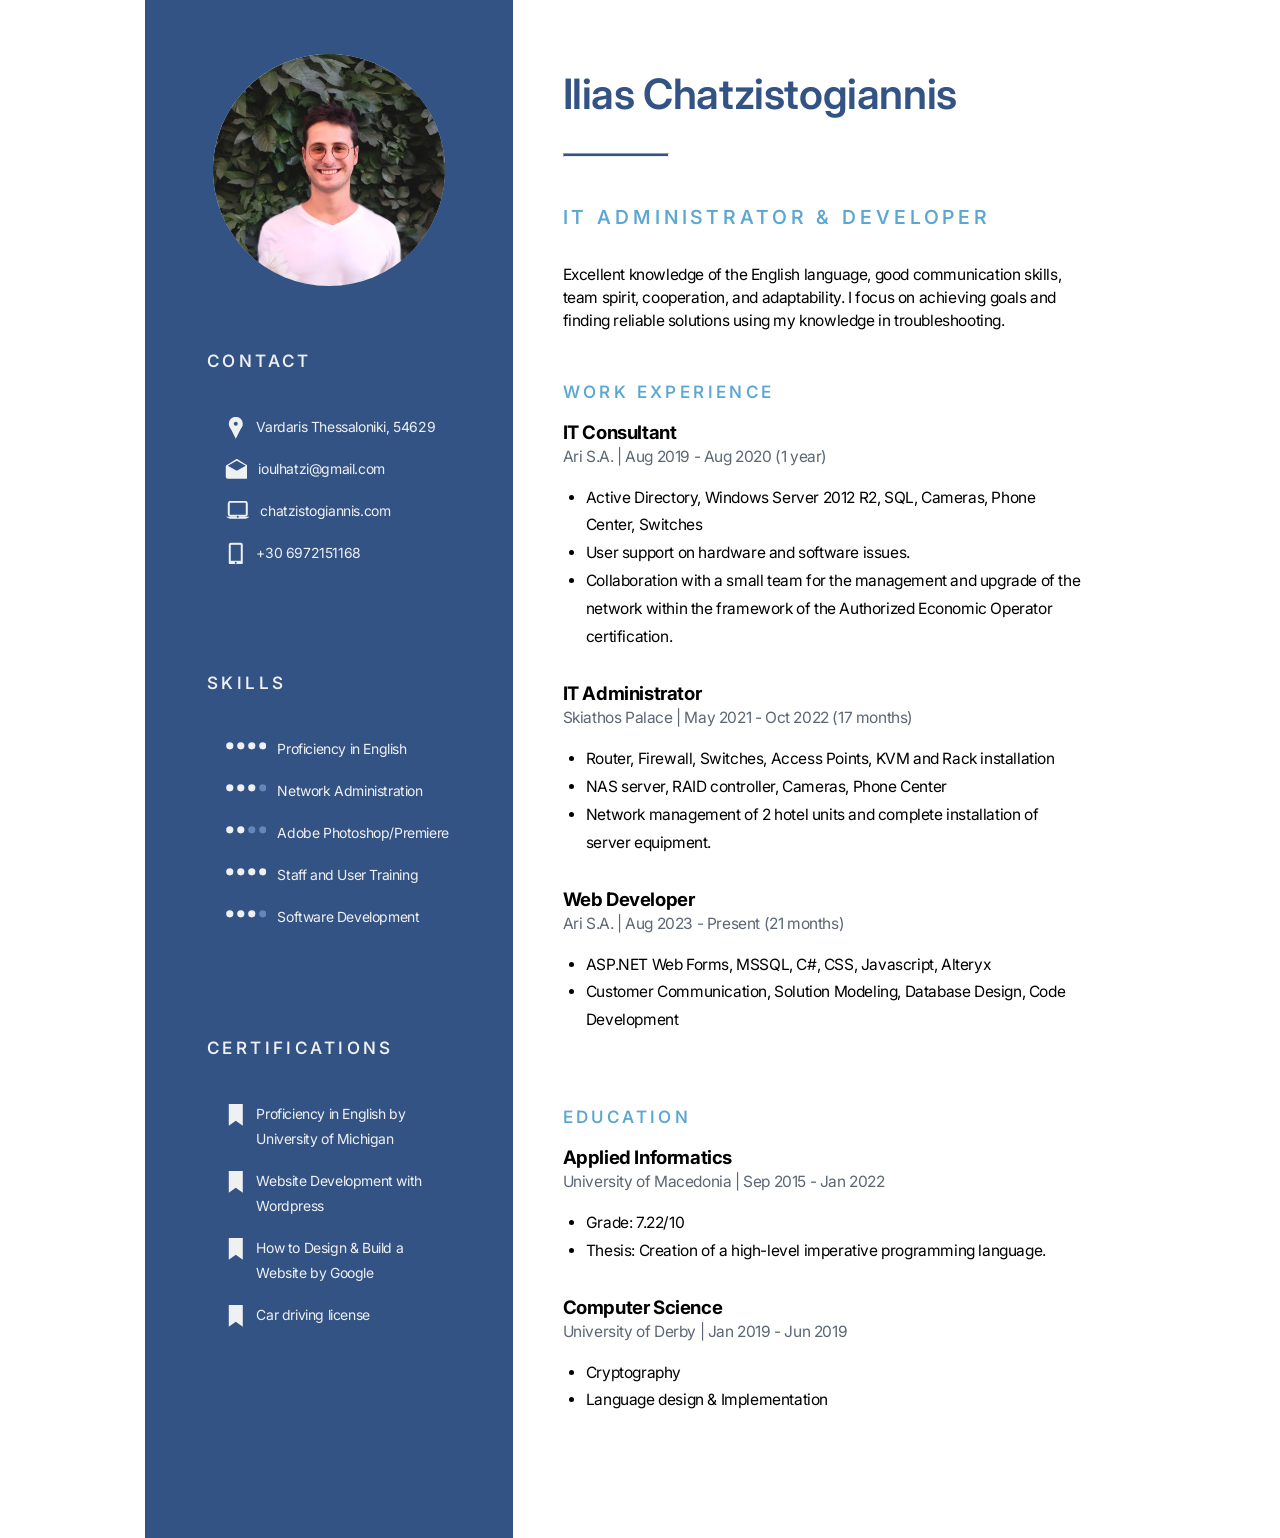
==== index_en.html @ 1aef73e0 "Updated CV content and view Added new image, Added English language, Added recent work experience, C" ====
<!DOCTYPE HTML>
<html>
	<head>
		<title>Ilias Chatzistogiannis</title>
		<meta name="description" content="I am Ilias Chatzistogiannis and this page is my bio (CV). I am Ilias Chatzistogiannis and this page is my bio (CV).">
		<meta name="robots" content="index, nofollow">
		<meta charset="UTF-8">
		<meta name="author" content="Ilias Chatzistogiannis">
		<meta name="viewport" content="width=device-width, initial-scale=1, user-scalable=no">
		<link rel="stylesheet" href="styles.css">
		<link rel="preconnect" href="https://fonts.googleapis.com">
    <link rel="preconnect" href="https://fonts.gstatic.com" crossorigin>
    <link href="https://fonts.googleapis.com/css2?family=Inter:wght@100..900&display=swap" rel="stylesheet">
	</head>
	<body>
		<div class="container">
			<div class="colgroup">
				<div class="col1 col-bg row1">
					<img src="eikona.webp" alt="Portrait">
				</div>
				<div class="col2 row1">
					<h1>Ilias Chatzistogiannis</h1>
					<hr>
					<h2 class="accent">IT ADMINISTRATOR &amp; DEVELOPER</h2>
					<p>Excellent knowledge of the English language, good communication skills, team spirit, cooperation, and adaptability. I focus on achieving goals and finding reliable solutions using my knowledge in troubleshooting.</p>
				</div>	
			</div>
			<div class="colgroup">
				<div class="col1 col-bg contact">
				<h3>CONTACT</h3>
				<ul id="ul1">
					<li>
					<svg width="20" height="22"><circle cx="10" cy="7" r="7" fill="#EFF0F2"/>
					<circle cx="10" cy="7" r="2" fill="#335384"/>
					<polygon points="3,8 10,12 17,8 10,22" fill="#EFF0F2"/></svg>
					Vardaris Thessaloniki, 54629</li>
					<li><svg width="22" height="20"><rect x="0" y="6" rx="2" ry="2" width="22" height="14" fill="#EFF0F2"/>
					<polygon points="0,7 11,0 22,7" fill="#EFF0F2"/>
					<polygon points="2,7 11,2 20,7 11,12" fill="#335384"/></svg>ioulhatzi@gmail.com</li>
					<li><svg width="24" height="19"><rect x="2" y="0" rx="3" ry="3" width="20" height="16" fill="#EFF0F2"/>
					<rect x="4" y="2" width="16" height="12" fill="#335384"/>
					<polygon points="0,16 24,16 20,18 4,18" fill="#EFF0F2"/>
					<circle cx="12" cy="16" r="1" fill="#335384"/>
					</svg>chatzistogiannis.com</li>
					<li><svg width="20" height="22"><rect x="3" y="0" rx="2" ry="2" width="14" height="22" fill="#EFF0F2"/>
					<rect x="5" y="2" width="10" height="16" fill="#335384"/>
					<circle cx="10" cy="20" r="1" fill="#335384"/>
					</svg>+30 6972151168</li>
				</ul>
				</div>			
				<div class="col2 exp">
						<h3 class="accent">WORK EXPERIENCE</h3>
						<p><strong>IT Consultant</strong></br><span>Ari S.A. | Aug 2019 - Aug 2020 (1 year)</span></p>
						<ul>
							<li>Active Directory, Windows Server 2012 R2, SQL, Cameras, Phone Center, Switches</li>
							<li>User support on hardware and software issues.</li>
							<li>Collaboration with a small team for the management and upgrade of the network within the framework of the Authorized Economic Operator certification.</li>
						</ul>
						<p><strong>IT Administrator</strong></br><span>Skiathos Palace | May 2021 - Oct 2022 (17 months)</span></p>
						<ul>
							<li>Router, Firewall, Switches, Access Points, KVM and Rack installation</li>
							<li>NAS server, RAID controller, Cameras, Phone Center</li>
							<li>Network management of 2 hotel units and complete installation of server equipment.</li>
						</ul>
						<p><strong>Web Developer</strong></br><span>Ari S.A. | Aug 2023 - Present (21 months)</span></p>
						<ul>
							<li>ASP.NET Web Forms, MSSQL, C#, CSS, Javascript, Alteryx</li>
							<li>Customer Communication, Solution Modeling, Database Design, Code Development</li>
						</ul>
				</div>
			</div>
			<div class="colgroup">
				<div class="col1 col-bg skills">
					<h3>SKILLS</h3>
					<ul id="ul2">
						<li><svg width="41" height="15"><circle cx="4" cy="7" r="3.6" fill="#EFF0F2"/>
						<circle cx="15" cy="7" r="3.6" fill="#EFF0F2"/>
						<circle cx="26" cy="7" r="3.6" fill="#EFF0F2"/>
						<circle cx="37" cy="7" r="3.6" fill="#EFF0F2"/>
						</svg>Proficiency in English</li>
						<li><svg width="41" height="15"><circle cx="4" cy="7" r="3.6" fill="#EFF0F2"/>
						<circle cx="15" cy="7" r="3.6" fill="#EFF0F2"/>
						<circle cx="26" cy="7" r="3.6" fill="#EFF0F2"/>
						<circle cx="37" cy="7" r="3.6" fill="#6586BD"/>
						</svg>Network Administration</li>
						<li><svg width="41" height="15"><circle cx="4" cy="7" r="3.6" fill="#EFF0F2"/>
						<circle cx="15" cy="7" r="3.6" fill="#EFF0F2"/>
						<circle cx="26" cy="7" r="3.6" fill="#6586BD"/>
						<circle cx="37" cy="7" r="3.6" fill="#6586BD"/>
						</svg><span style="white-space: nowrap;">Adobe Photoshop/Premiere</span></li>
						<li><svg width="41" height="15"><circle cx="4" cy="7" r="3.6" fill="#EFF0F2"/>
						<circle cx="15" cy="7" r="3.6" fill="#EFF0F2"/>
						<circle cx="26" cy="7" r="3.6" fill="#EFF0F2"/>
						<circle cx="37" cy="7" r="3.6" fill="#EFF0F2"/>
						</svg>Staff and User Training</li>
						<li><svg width="41" height="15"><circle cx="4" cy="7" r="3.6" fill="#EFF0F2"/>
						<circle cx="15" cy="7" r="3.6" fill="#EFF0F2"/>
						<circle cx="26" cy="7" r="3.6" fill="#EFF0F2"/>
						<circle cx="37" cy="7" r="3.6" fill="#6586BD"/>
						</svg>Software Development</li>
					</ul>
				</div>
				
				<div class="col2 training">
					<h3 class="accent">EDUCATION</h3>
					<p><strong>Applied Informatics</strong></br><span>University of Macedonia | Sep 2015 - Jan 2022</span></p>
					<ul>
						<li>Grade: 7.22/10</li>
						<li>Thesis: Creation of a high-level imperative programming language.</li>
					</ul>
					<p><strong>Computer Science</strong></br><span>University of Derby | Jan 2019 - Jun 2019</span></p>
					<ul>
						<li>Cryptography</li>
						<li>Language design &#38; Implementation</li>
					</ul>
				</div>
			
			</div>
			<div class="colgroup">

					<div class="col1 col-bg certs">
					<h3>CERTIFICATIONS</h3>
					<ul id="ul3">
						<li><svg width="20" height="22">
						<polygon points="3,0 17,0 17,22 10,17 3,22" fill="#EFF0F2"/>
						</svg>Proficiency in English by University of Michigan</li>
						<li><svg width="20" height="22">
						<polygon points="3,0 17,0 17,22 10,17 3,22" fill="#EFF0F2"/>
						</svg>Website Development with Wordpress</li>
						<li><svg width="20" height="22">
						<polygon points="3,0 17,0 17,22 10,17 3,22" fill="#EFF0F2"/>
						</svg>How to Design &#38; Build a Website by Google</li>
						<li><svg width="20" height="22">
						<polygon points="3,0 17,0 17,22 10,17 3,22" fill="#EFF0F2"/>
						</svg>Car driving license</li>
					</ul>
					</div>
					<div class="col2 empty">
					</div>
			</div>			

		</div>
		<script type="text/javascript">
			var ul1 = document.querySelector("#ul1");
			var ul2 = document.querySelector("#ul2");
			var ul3 = document.querySelector("#ul3");
			var windowheight = window.innerHeight;
			window.addEventListener('scroll', reveal);
			function reveal(){
				var revealtop1 = ul1.getBoundingClientRect().top;
				var revealtop2 = ul2.getBoundingClientRect().top;
				var revealtop3 = ul3.getBoundingClientRect().top;
				var revealpoint = 90;
				if (revealtop1 < windowheight - revealpoint){
					ul1.classList.add('ul1');
				}
				if (revealtop2 < windowheight - revealpoint){
					ul2.classList.add('ul2');
				}
				if (revealtop3 < windowheight + 50){
					ul3.classList.add('ul3');
				}
			}
		</script>
	</body>
</html>
---- styles.css ----
html{
	font-size: 15.5px;
}


body {
	margin: 0;
	font-family: 'Inter', sans-serif;
	padding: 0;
	line-height: 1.5rem;
	overflow-x: hidden;
	letter-spacing: -0.4px;
}

h1 {
	font-size: clamp(0.8rem , 0.2rem + 3.4vw, 2.7rem);
	color: #335384;
	font-weight: 600;
	line-height: 1.5em;
	white-space: pre;
	margin-block-start: 16px;
}

hr{
	background-color: #335384;
	width: 20%;
	height: 2px;
	margin-left: 0;
	margin-bottom: 2em;
	animation: slide 1.7s 1 forwards;
}

@keyframes slide {
  from {
    transform: translateX(420%);
	opacity: 0.05;
  }
  to {
    transform: translateX(0%);
	opacity: 1;
  }
}

strong{
	font-size: 1.2rem;
}

h2, h3 {
	letter-spacing: 0.2em;
	white-space: pre;
	font-weight: 550;
}

h2 {
	font-size: clamp(0.6rem , 0.1rem + 3vw, 1.25rem);
	line-height: 3em;
}

h3 {
	font-size: 1.1rem;
}

.accent {
	color: #5BA7D1;
}

p span {
	color: #5c6773;
}

.col-bg {
	background-color: #335384;
	color: #EFF0F2;
} 

.col1 {
	width: 28%;
	padding: 2rem 4rem 0px 4rem;
}

.col2 {
	width: 60%;
	padding: 2em 3.2em;
}

/* Layout */

.container{
	margin: 0 auto;
	width: 100%;
	max-width: 990px;
}

.colgroup{
	display: flex;
	justify-content: space-between;
}

img{
	width: 95%;
	height: auto;
	border-radius: 50%;
	display: block;
    margin: 0.5em auto;
}

ul{
	padding: 0.5rem 0rem 0.5rem 1rem;
	line-height: 1.8em;
}

.col2 ul{
	padding: 0 0 1em 1.5em;
}

.col1 ul{
	font-size: 0.9rem;
	list-style-type: none;
}

.col1 ul li{
	margin: 1.2em 0;
}

.col2 ul > li::marker {
  font-weight: 900;
}

svg {
	padding: 0.2em 0.8em 0.3em 0.2em;
	display: inline-block;
	vertical-align: middle;
	float: left; 
}

.row1{
	padding-top: 3rem;
}

.contact {
	margin-bottom: -15em;
	margin-top: -5rem;
}

.exp {
	margin-top: -3rem;
}

.skills{
	margin-top: -30.5rem;
}

.certs {
	margin-top: -31.5rem;
}

.training {
	margin-top: -2.5rem;
}



@media (max-width: 946px){	
	html, body {
		width: 100%;
		height: 100%;
		margin: 0px;
		padding: 0px;
	}
	
	.colgroup{
		flex-direction: column;
		width: 100%;
	}
	
	.contact, .exp, .skills, .training, .certs, .row1{
		margin: 0;
		width: 100%;
		padding: 2em 0;
		max-width: 946px;
	}	
	
	img{
		width: 30%;
		padding: 0;
	}
	
	hr{
		opacity: 0.05;
		margin-left: 40%;
		animation: rota 1.6s 1 forwards;
	}
	
	body {
		text-align: center;
	}
	
	.container{
		max-width: 946px;
	}
	
	svg , ul > li::marker {
		float: none; 	
	}
	
	
	svg {
		padding: 0.1em 0.5em 0.15em 0em;
	}
	
	.empty{
		display: none;
	}
	
	h1 {
		font-size: clamp(1.55rem , 0.5rem + 4.4vw, 2.55rem);
		line-height: 1em;
	}
	
	h2 {
		font-size: 1.1rem;
		white-space: normal;
		line-height: 1.5em;
	}
	
	@keyframes rota {
	  from {
		transform: rotate(0deg);
		opacity: 0.05;
	  }
	  to {
		transform: rotate(360deg);
		opacity: 1;
	  }
	}
	
	p {
		width:88%;
		margin: auto;
	}
	ul {
		width:75%;
		margin: auto;
	}
	
	#ul1 {
		line-height: 1.5em;
		padding: 0.2em 1em;
		opacity: 0;
		transform: translateX(120%);
	}
	
	.ul1 {
		animation: slide 1.2s ease forwards;
	}
	@keyframes slide {
		from {
			transform: translateX(120%);
			opacity: 0.3;
		}
		to {
			transform: translateX(0%);
			opacity: 1;
		}
	}
	
	#ul2 {
		opacity: 0;
		transform: translateX(-120%);
	}
	
	.ul2 {
		animation: slide2 1.2s ease forwards;
	}
	@keyframes slide2 {
		from {
			transform: translateX(-120%);
			opacity: 0.3;
		}
		to {
			transform: translateX(0%);
			opacity: 1;
		}
	}
	
	#ul3 {
		opacity: 0;
		transform: translateY(120%);
	}
	
	.ul3 {
		animation: slide3 1.2s ease forwards;
	}
	@keyframes slide3 {
		from {
			transform: translateY(120%);
			opacity: 0.3;
		}
		to {
			transform: translateY(0%);
			opacity: 1;
		}
	}

	
}

@media print {
	html{
		width: 100%!important;
	}
	
	#ul1 {
    transform: translateX(0%);
    opacity: 1;
  }
  #ul2 {
    transform: translateX(0%);
    opacity: 1;
  }
  #ul3 {
    transform: translateY(0%);
    opacity: 1;
  }
  hr {
    transform: translateX(0%);
    opacity: 1;
  }
	
  hr {
    transform: none;
    opacity: 1;
    animation: none;
  }
  
  .skills{
		margin-top: -30.5rem;
	}
	
	.certs {
	margin-top: -26rem;
}
  
  .ul1, .ul2, .ul3 {
    transform: none;
    opacity: 1;
    animation: none;
  }
	
  .colgroup {
    display: flex;
    flex-direction: row;
    justify-content: space-between;
  }
  .col1 {
    width: 28%;
    padding: 0.5rem 1rem 0px 1rem;
  }
  .col2 {
    width: 60%;
    padding: 0.5em 0.8em;
  }
  img {
    width: 95%;
  }
  body {
    text-align: left;
  }
  svg {
    float: left;
  }
}
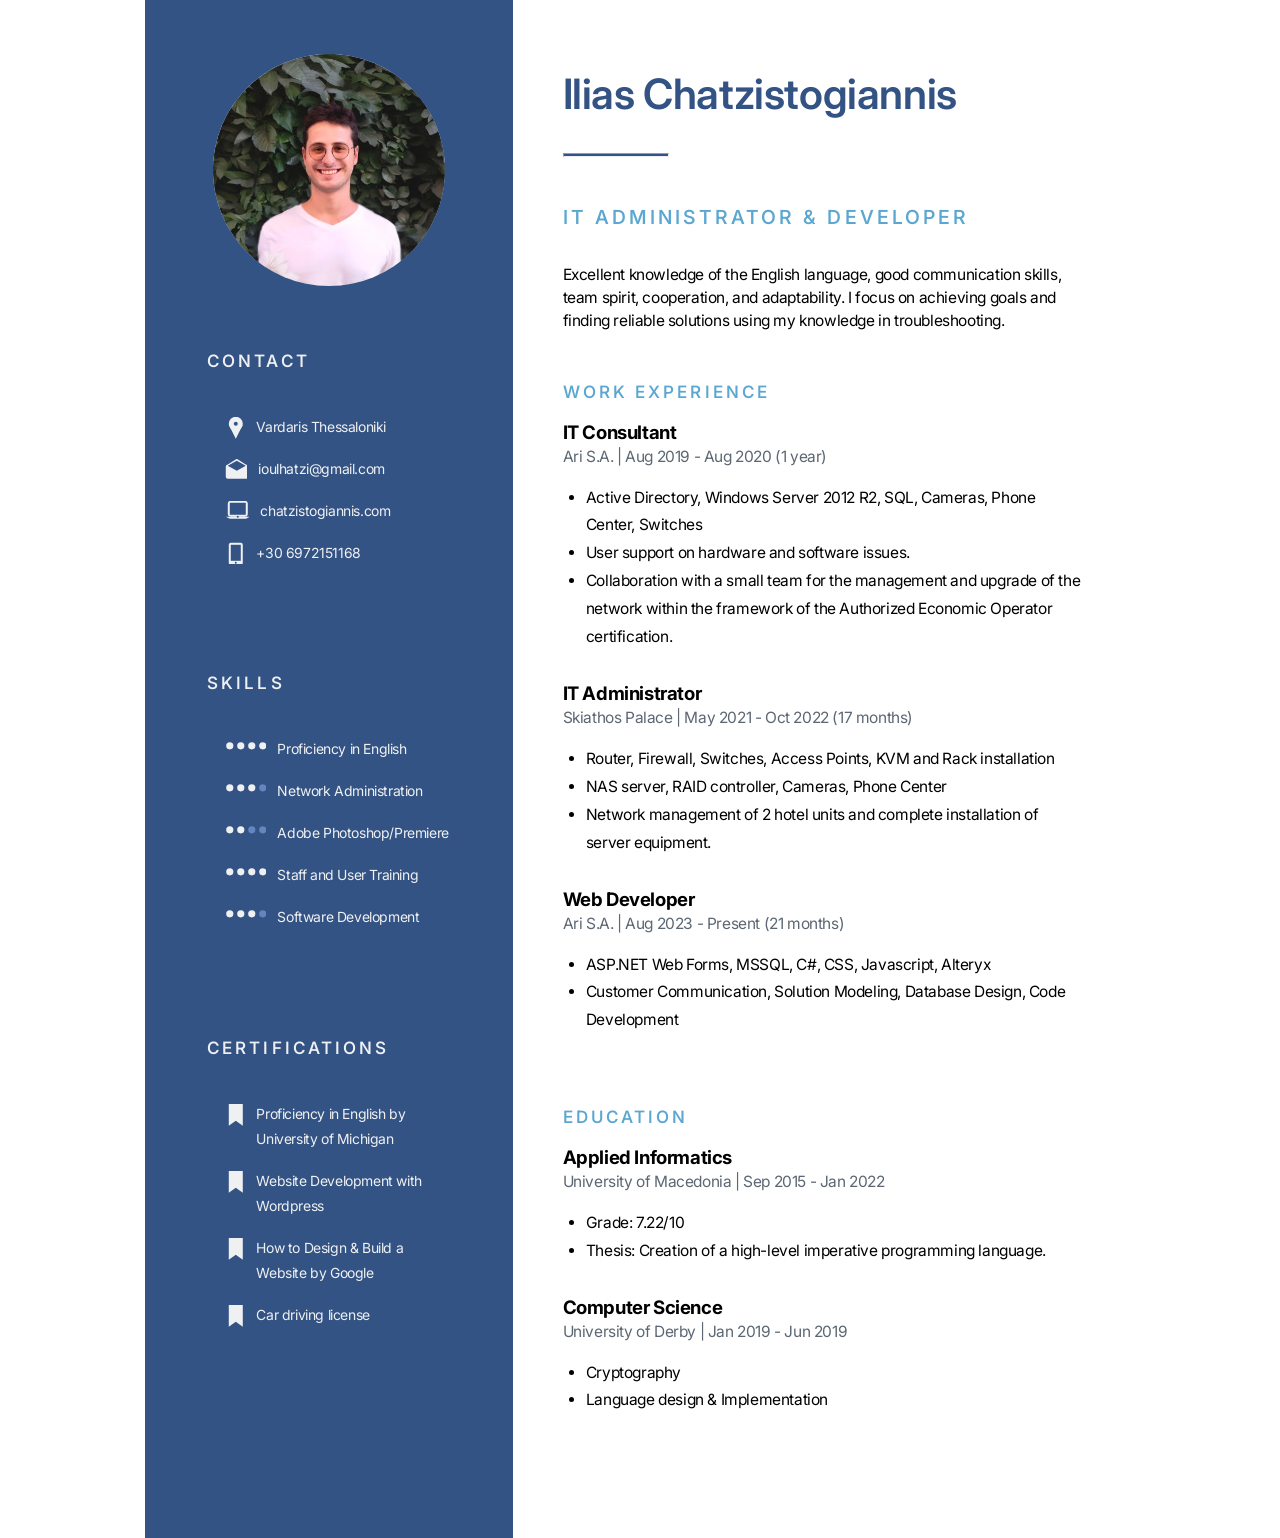
==== commit 9730455e: "Fixed visual inconsistency on h2" ====
--- a/index_en.html
+++ b/index_en.html
@@ -33,7 +33,7 @@
 					<svg width="20" height="22"><circle cx="10" cy="7" r="7" fill="#EFF0F2"/>
 					<circle cx="10" cy="7" r="2" fill="#335384"/>
 					<polygon points="3,8 10,12 17,8 10,22" fill="#EFF0F2"/></svg>
-					Vardaris Thessaloniki, 54629</li>
+					Vardaris Thessaloniki</li>
 					<li><svg width="22" height="20"><rect x="0" y="6" rx="2" ry="2" width="22" height="14" fill="#EFF0F2"/>
 					<polygon points="0,7 11,0 22,7" fill="#EFF0F2"/>
 					<polygon points="2,7 11,2 20,7 11,12" fill="#335384"/></svg>ioulhatzi@gmail.com</li>
--- a/styles.css
+++ b/styles.css
@@ -45,18 +45,19 @@
 	font-size: 1.2rem;
 }
 
-h2, h3 {
-	letter-spacing: 0.2em;
-	white-space: pre;
+h2, h3 {	
+	white-space: nowrap;
 	font-weight: 550;
 }
 
 h2 {
+	letter-spacing: 0.2rem;
 	font-size: clamp(0.6rem , 0.1rem + 3vw, 1.25rem);
 	line-height: 3em;
 }
 
 h3 {
+	letter-spacing: 0.2rem;
 	font-size: 1.1rem;
 }
 
@@ -218,6 +219,7 @@
 	}
 	
 	h2 {
+		letter-spacing: 1.4rem;
 		font-size: 1.1rem;
 		white-space: normal;
 		line-height: 1.5em;
@@ -369,4 +371,20 @@
   svg {
     float: left;
   }
+  
+  h2, h3 {	
+		white-space: nowrap;
+		font-weight: 550;
+	}
+
+	h2 {
+		letter-spacing: 0.2rem;
+		font-size: clamp(0.6rem , 0.1rem + 3vw, 1.25rem);
+		line-height: 3em;
+	}
+
+	h3 {
+		letter-spacing: 0.2rem;
+		font-size: 1.1rem;
+	}
 }
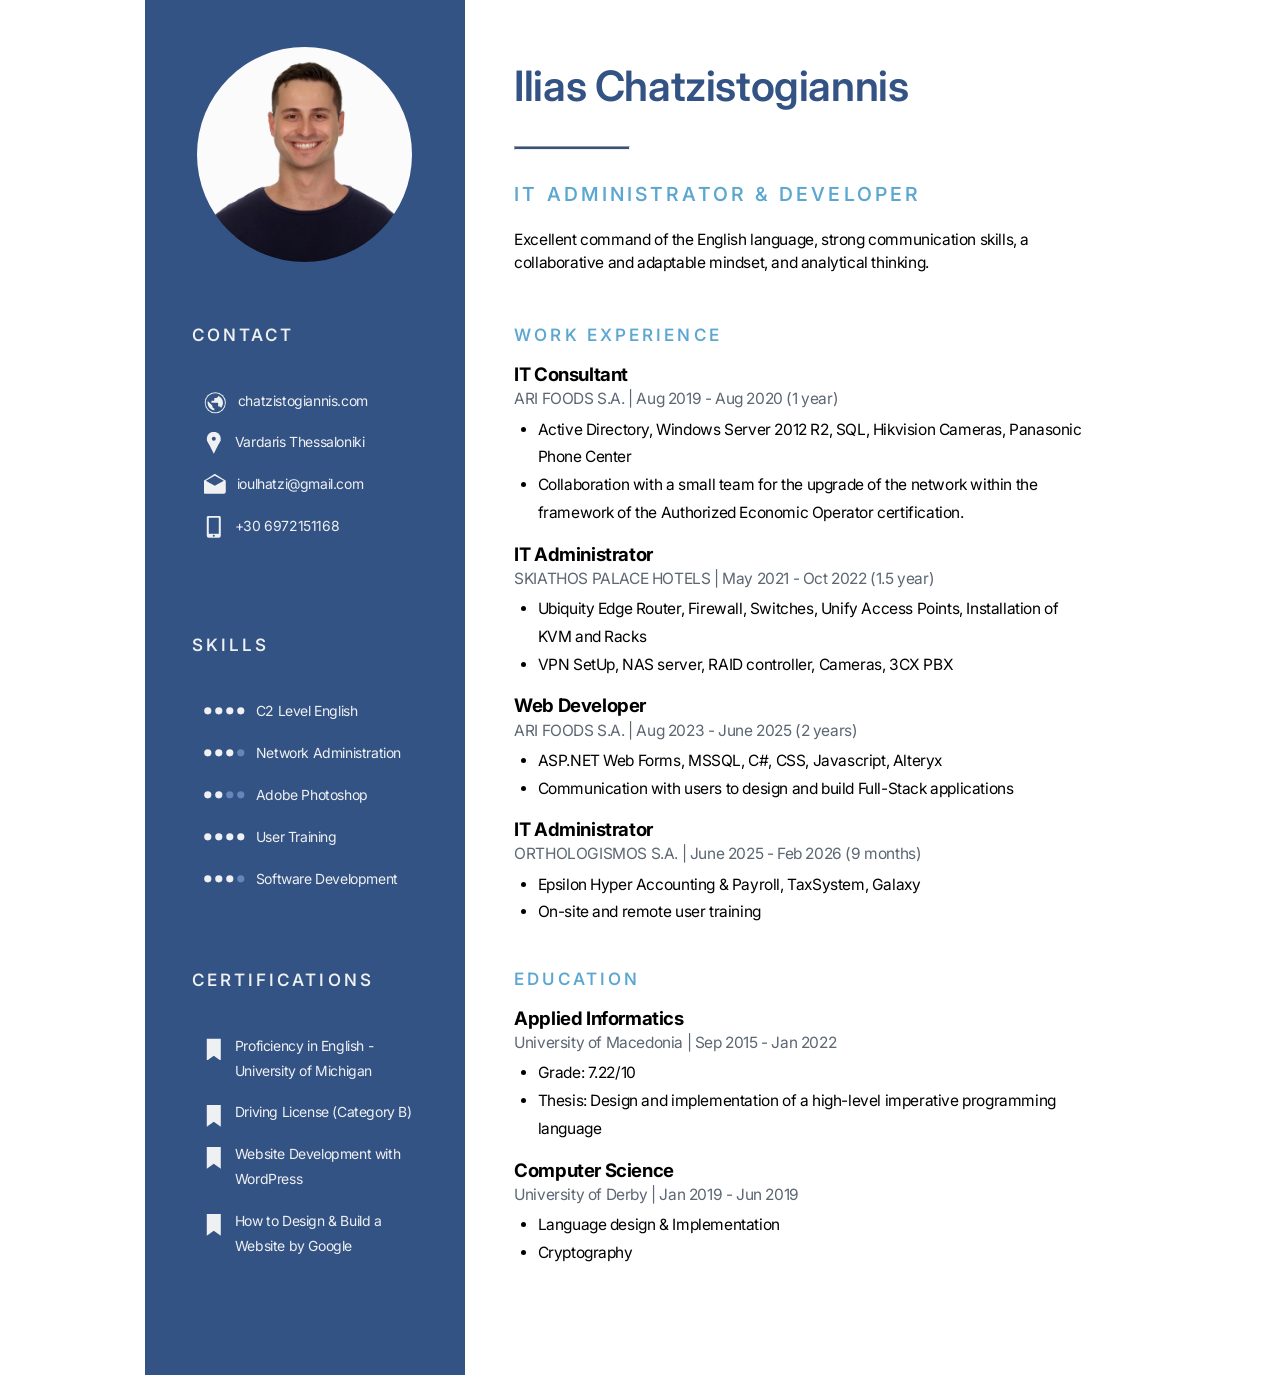
==== commit d81e44e2: "2026 Update · Added work expirience. · Improved PDF printing for A4 100%zoom · Adjusted Margins" ====
--- a/index_en.html
+++ b/index_en.html
@@ -22,13 +22,17 @@
 					<h1>Ilias Chatzistogiannis</h1>
 					<hr>
 					<h2 class="accent">IT ADMINISTRATOR &amp; DEVELOPER</h2>
-					<p>Excellent knowledge of the English language, good communication skills, team spirit, cooperation, and adaptability. I focus on achieving goals and finding reliable solutions using my knowledge in troubleshooting.</p>
+					<p>Excellent command of the English language, strong communication skills, a collaborative and adaptable mindset, and analytical thinking.</p>
 				</div>	
 			</div>
 			<div class="colgroup">
 				<div class="col1 col-bg contact">
 				<h3>CONTACT</h3>
 				<ul id="ul1">
+					<li> <svg width="23" height="24" viewBox="0 0 24 24">
+						<circle cx="12" cy="12" r="11" fill="#EFF0F2"/>
+						<path d="M12 2C6.48 2 2 6.48 2 12s4.48 10 10 10 10-4.48 10-10S17.52 2 12 2zm-1 17.93c-3.95-.49-7-3.85-7-7.93 0-.62.08-1.21.21-1.79L9 15v1c0 1.1.9 2 2 2v1.93zm6.9-2.54c-.26-.81-1-1.39-1.9-1.39h-1v-3c0-.55-.45-1-1-1H8v-2h2c.55 0 1-.45 1-1V7h2c1.1 0 2-.9 2-2v-.41c2.93 1.19 5 4.06 5 7.41 0 2.08-.8 3.97-2.1 5.39z" fill="#335384"/>
+					</svg>chatzistogiannis.com</li>
 					<li>
 					<svg width="20" height="22"><circle cx="10" cy="7" r="7" fill="#EFF0F2"/>
 					<circle cx="10" cy="7" r="2" fill="#335384"/>
@@ -37,11 +41,6 @@
 					<li><svg width="22" height="20"><rect x="0" y="6" rx="2" ry="2" width="22" height="14" fill="#EFF0F2"/>
 					<polygon points="0,7 11,0 22,7" fill="#EFF0F2"/>
 					<polygon points="2,7 11,2 20,7 11,12" fill="#335384"/></svg>ioulhatzi@gmail.com</li>
-					<li><svg width="24" height="19"><rect x="2" y="0" rx="3" ry="3" width="20" height="16" fill="#EFF0F2"/>
-					<rect x="4" y="2" width="16" height="12" fill="#335384"/>
-					<polygon points="0,16 24,16 20,18 4,18" fill="#EFF0F2"/>
-					<circle cx="12" cy="16" r="1" fill="#335384"/>
-					</svg>chatzistogiannis.com</li>
 					<li><svg width="20" height="22"><rect x="3" y="0" rx="2" ry="2" width="14" height="22" fill="#EFF0F2"/>
 					<rect x="5" y="2" width="10" height="16" fill="#335384"/>
 					<circle cx="10" cy="20" r="1" fill="#335384"/>
@@ -50,23 +49,26 @@
 				</div>			
 				<div class="col2 exp">
 						<h3 class="accent">WORK EXPERIENCE</h3>
-						<p><strong>IT Consultant</strong></br><span>Ari S.A. | Aug 2019 - Aug 2020 (1 year)</span></p>
+						<p><strong>IT Consultant</strong></br><span>ARI FOODS S.A. | Aug 2019 - Aug 2020 (1 year)</span></p>
 						<ul>
-							<li>Active Directory, Windows Server 2012 R2, SQL, Cameras, Phone Center, Switches</li>
-							<li>User support on hardware and software issues.</li>
-							<li>Collaboration with a small team for the management and upgrade of the network within the framework of the Authorized Economic Operator certification.</li>
+							<li>Active Directory, Windows Server 2012 R2, SQL, Hikvision Cameras, Panasonic Phone Center</li>
+							
+							<li>Collaboration with a small team for the upgrade of the network within the framework of the Authorized Economic Operator certification.</li>
 						</ul>
-						<p><strong>IT Administrator</strong></br><span>Skiathos Palace | May 2021 - Oct 2022 (17 months)</span></p>
+						<p><strong>IT Administrator</strong></br><span>SKIATHOS PALACE HOTELS | May 2021 - Oct 2022 (1.5 year)</span></p>
 						<ul>
-							<li>Router, Firewall, Switches, Access Points, KVM and Rack installation</li>
-							<li>NAS server, RAID controller, Cameras, Phone Center</li>
-							<li>Network management of 2 hotel units and complete installation of server equipment.</li>
+							<li>Ubiquity Edge Router, Firewall, Switches, Unify Access Points, Installation of KVM and Racks</li>
+							<li>VPN SetUp, NAS server, RAID controller, Cameras, 3CX PBX</li>
 						</ul>
-						<p><strong>Web Developer</strong></br><span>Ari S.A. | Aug 2023 - Present (21 months)</span></p>
+						<p><strong>Web Developer</strong></br><span>ARI FOODS S.A. | Aug 2023 - June 2025 (2 years)</span></p>
 						<ul>
 							<li>ASP.NET Web Forms, MSSQL, C#, CSS, Javascript, Alteryx</li>
-							<li>Customer Communication, Solution Modeling, Database Design, Code Development</li>
+							<li>Communication with users to design and build Full-Stack applications</li>
 						</ul>
+						<p><strong>IT Administrator</strong></br><span>ORTHOLOGISMOS S.A. | June 2025 - Feb 2026 (9 months)</span></p>
+						<ul>
+							<li>Epsilon Hyper Accounting &amp; Payroll, TaxSystem, Galaxy</li>
+							<li>On-site and remote user training</li>					</ul>
 				</div>
 			</div>
 			<div class="colgroup">
@@ -77,7 +79,7 @@
 						<circle cx="15" cy="7" r="3.6" fill="#EFF0F2"/>
 						<circle cx="26" cy="7" r="3.6" fill="#EFF0F2"/>
 						<circle cx="37" cy="7" r="3.6" fill="#EFF0F2"/>
-						</svg>Proficiency in English</li>
+						</svg>C2 Level English</li>
 						<li><svg width="41" height="15"><circle cx="4" cy="7" r="3.6" fill="#EFF0F2"/>
 						<circle cx="15" cy="7" r="3.6" fill="#EFF0F2"/>
 						<circle cx="26" cy="7" r="3.6" fill="#EFF0F2"/>
@@ -87,12 +89,12 @@
 						<circle cx="15" cy="7" r="3.6" fill="#EFF0F2"/>
 						<circle cx="26" cy="7" r="3.6" fill="#6586BD"/>
 						<circle cx="37" cy="7" r="3.6" fill="#6586BD"/>
-						</svg><span style="white-space: nowrap;">Adobe Photoshop/Premiere</span></li>
+						</svg><span style="white-space: nowrap;">Adobe Photoshop</span></li>
 						<li><svg width="41" height="15"><circle cx="4" cy="7" r="3.6" fill="#EFF0F2"/>
 						<circle cx="15" cy="7" r="3.6" fill="#EFF0F2"/>
 						<circle cx="26" cy="7" r="3.6" fill="#EFF0F2"/>
 						<circle cx="37" cy="7" r="3.6" fill="#EFF0F2"/>
-						</svg>Staff and User Training</li>
+						</svg>User Training</li>
 						<li><svg width="41" height="15"><circle cx="4" cy="7" r="3.6" fill="#EFF0F2"/>
 						<circle cx="15" cy="7" r="3.6" fill="#EFF0F2"/>
 						<circle cx="26" cy="7" r="3.6" fill="#EFF0F2"/>
@@ -106,12 +108,12 @@
 					<p><strong>Applied Informatics</strong></br><span>University of Macedonia | Sep 2015 - Jan 2022</span></p>
 					<ul>
 						<li>Grade: 7.22/10</li>
-						<li>Thesis: Creation of a high-level imperative programming language.</li>
+						<li>Thesis: Design and implementation of a high-level imperative programming language</li>
 					</ul>
 					<p><strong>Computer Science</strong></br><span>University of Derby | Jan 2019 - Jun 2019</span></p>
 					<ul>
+						<li>Language design &#38; Implementation</li>
 						<li>Cryptography</li>
-						<li>Language design &#38; Implementation</li>
 					</ul>
 				</div>
 			
@@ -123,16 +125,16 @@
 					<ul id="ul3">
 						<li><svg width="20" height="22">
 						<polygon points="3,0 17,0 17,22 10,17 3,22" fill="#EFF0F2"/>
-						</svg>Proficiency in English by University of Michigan</li>
+						</svg>Proficiency in English - University of Michigan</li>
 						<li><svg width="20" height="22">
 						<polygon points="3,0 17,0 17,22 10,17 3,22" fill="#EFF0F2"/>
-						</svg>Website Development with Wordpress</li>
+						</svg>Driving License (Category B)</li>
 						<li><svg width="20" height="22">
 						<polygon points="3,0 17,0 17,22 10,17 3,22" fill="#EFF0F2"/>
-						</svg>How to Design &#38; Build a Website by Google</li>
+						</svg>Website Development with WordPress</li>
 						<li><svg width="20" height="22">
 						<polygon points="3,0 17,0 17,22 10,17 3,22" fill="#EFF0F2"/>
-						</svg>Car driving license</li>
+						</svg>How to Design &amp; Build a Website by Google</li>
 					</ul>
 					</div>
 					<div class="col2 empty">
--- a/styles.css
+++ b/styles.css
@@ -1,3 +1,11 @@
+@font-face {
+    font-family: 'Inter';
+    src: url('Inter-VariableFont.ttf') format('truetype');
+    font-weight: 100 900;    /* Variable range: covers thin to black */
+    font-style: normal;
+    font-display: swap;      /* Improves loading performance */
+}
+
 html{
 	font-size: 15.5px;
 }
@@ -26,7 +34,7 @@
 	width: 20%;
 	height: 2px;
 	margin-left: 0;
-	margin-bottom: 2em;
+	margin-bottom: 1rem;
 	animation: slide 1.7s 1 forwards;
 }
 
@@ -54,6 +62,7 @@
 	letter-spacing: 0.2rem;
 	font-size: clamp(0.6rem , 0.1rem + 3vw, 1.25rem);
 	line-height: 3em;
+	margin-block: 0px;
 }
 
 h3 {
@@ -75,13 +84,17 @@
 } 
 
 .col1 {
-	width: 28%;
-	padding: 2rem 4rem 0px 4rem;
+	width: 25%;
+	padding: 2rem 3rem 0px 3rem;
 }
 
 .col2 {
-	width: 60%;
+	width: 63%;
 	padding: 2em 3.2em;
+}
+
+.col2.row1 p {
+	margin-block-start: 5px;
 }
 
 /* Layout */
@@ -102,7 +115,10 @@
 	height: auto;
 	border-radius: 50%;
 	display: block;
-    margin: 0.5em auto;
+    margin: 0px auto;
+	aspect-ratio: 1 / 1;
+    object-fit: cover;
+	object-position: top center;
 }
 
 ul{
@@ -110,13 +126,20 @@
 	line-height: 1.8em;
 }
 
+#ul2 li svg , #ul3 li svg{
+	padding-bottom: 0px;
+	margin-top: 3px;
+}
+
+
 .col2 ul{
-	padding: 0 0 1em 1.5em;
+	padding: 0 0 0 1.5em;
 }
 
 .col1 ul{
 	font-size: 0.9rem;
 	list-style-type: none;
+	padding-left: 0.6rem;
 }
 
 .col1 ul li{
@@ -135,28 +158,40 @@
 }
 
 .row1{
+	padding-top: 2.5rem;
+}
+
+.row1.col1{
 	padding-top: 3rem;
 }
 
 .contact {
 	margin-bottom: -15em;
-	margin-top: -5rem;
+	margin-top: -3rem;
 }
 
 .exp {
 	margin-top: -3rem;
 }
 
+.exp p, .training p{
+	margin-block-end: 0px;
+}
+
+.exp ul, .training ul{
+	margin-block-start: 5px;
+}
+
 .skills{
-	margin-top: -30.5rem;
+	margin-top: -25rem;
 }
 
 .certs {
-	margin-top: -31.5rem;
+	margin-top: -25.4rem;
 }
 
 .training {
-	margin-top: -2.5rem;
+	margin-top: -3.5rem;
 }
 
 
@@ -200,10 +235,27 @@
 		max-width: 946px;
 	}
 	
+	.col2.training ul {
+		list-style-type: none;
+	}
+
+	.col2.training ul li {
+		list-style-type: none;
+	}
+	
+	.col2 ul{
+		padding: 0 0 2em 1.5em;
+	}
+
+	
 	svg , ul > li::marker {
 		float: none; 	
 	}
 	
+	#ul2 li svg{
+		padding-bottom: 3px;
+		margin-top: 0px;
+	}
 	
 	svg {
 		padding: 0.1em 0.5em 0.15em 0em;
@@ -219,11 +271,14 @@
 	}
 	
 	h2 {
-		letter-spacing: 1.4rem;
+		letter-spacing: 0.6rem;
 		font-size: 1.1rem;
 		white-space: normal;
-		line-height: 1.5em;
-	}
+		line-height: 1.5rem;
+		font-weight: 550;
+	}
+	
+	
 	
 	@keyframes rota {
 	  from {
@@ -310,24 +365,25 @@
 @media print {
 	html{
 		width: 100%!important;
+		zoom: 90%;
 	}
 	
 	#ul1 {
-    transform: translateX(0%);
-    opacity: 1;
-  }
-  #ul2 {
-    transform: translateX(0%);
-    opacity: 1;
-  }
-  #ul3 {
-    transform: translateY(0%);
-    opacity: 1;
-  }
-  hr {
-    transform: translateX(0%);
-    opacity: 1;
-  }
+		transform: translateX(0%);
+		opacity: 1;
+	  }
+	  #ul2 {
+		transform: translateX(0%);
+		opacity: 1;
+	  }
+	  #ul3 {
+		transform: translateY(0%);
+		opacity: 1;
+	  }
+	  hr {
+		transform: translateX(0%);
+		opacity: 1;
+	  }
 	
   hr {
     transform: none;
@@ -335,19 +391,59 @@
     animation: none;
   }
   
-  .skills{
-		margin-top: -30.5rem;
-	}
-	
+  .contact{
+	  padding-top: 1rem;
+  }
+  
+  
+  .exp {
+	margin-top: 0rem;
+}
+  
+  img{
+	width: 80%!important;
+	height: auto;
+	border-radius: 50%;
+	display: block;
+    margin: 0px auto;
+	aspect-ratio: 1 / 1;
+	padding-bottom:5px;
+}
+  
+	.skills{
+		margin-top: -22rem!important;
+	}
+	.skills svg{
+		display:none;
+	}
+
 	.certs {
-	margin-top: -26rem;
-}
-  
-  .ul1, .ul2, .ul3 {
-    transform: none;
+		margin-top: -23rem!important;
+		padding-bottom: 3rem;
+		box-shadow: 0px 100px 0px #335384;
+}		
+  
+  .training {
+	margin-top: 0rem;
+}
+
+
+.col2.training ul {
+		list-style-type: unset;
+	}
+
+	.col2.training ul li {
+		list-style-type: unset;
+	}
+
+  .col1 ul{
+	font-size: 0.9rem;
+	list-style-type: none;
+	padding-left: 0px!important;
+	transform: none;
     opacity: 1;
     animation: none;
-  }
+}
 	
   .colgroup {
     display: flex;
@@ -356,12 +452,23 @@
   }
   .col1 {
     width: 28%;
-    padding: 0.5rem 1rem 0px 1rem;
-  }
+    padding: 0.3rem 1rem 0 2rem;
+	background-color: #335384;
+	color: #EFF0F2;
+	overflow-x: hidden;
+  }
+  
+
+  
   .col2 {
-    width: 60%;
-    padding: 0.5em 0.8em;
-  }
+    width: 63%;
+    padding: 1rem 0 0 2rem!important;
+  }
+	
+  .col2 ul{
+	padding: 0 0 0 1em;
+}
+  
   img {
     width: 95%;
   }
